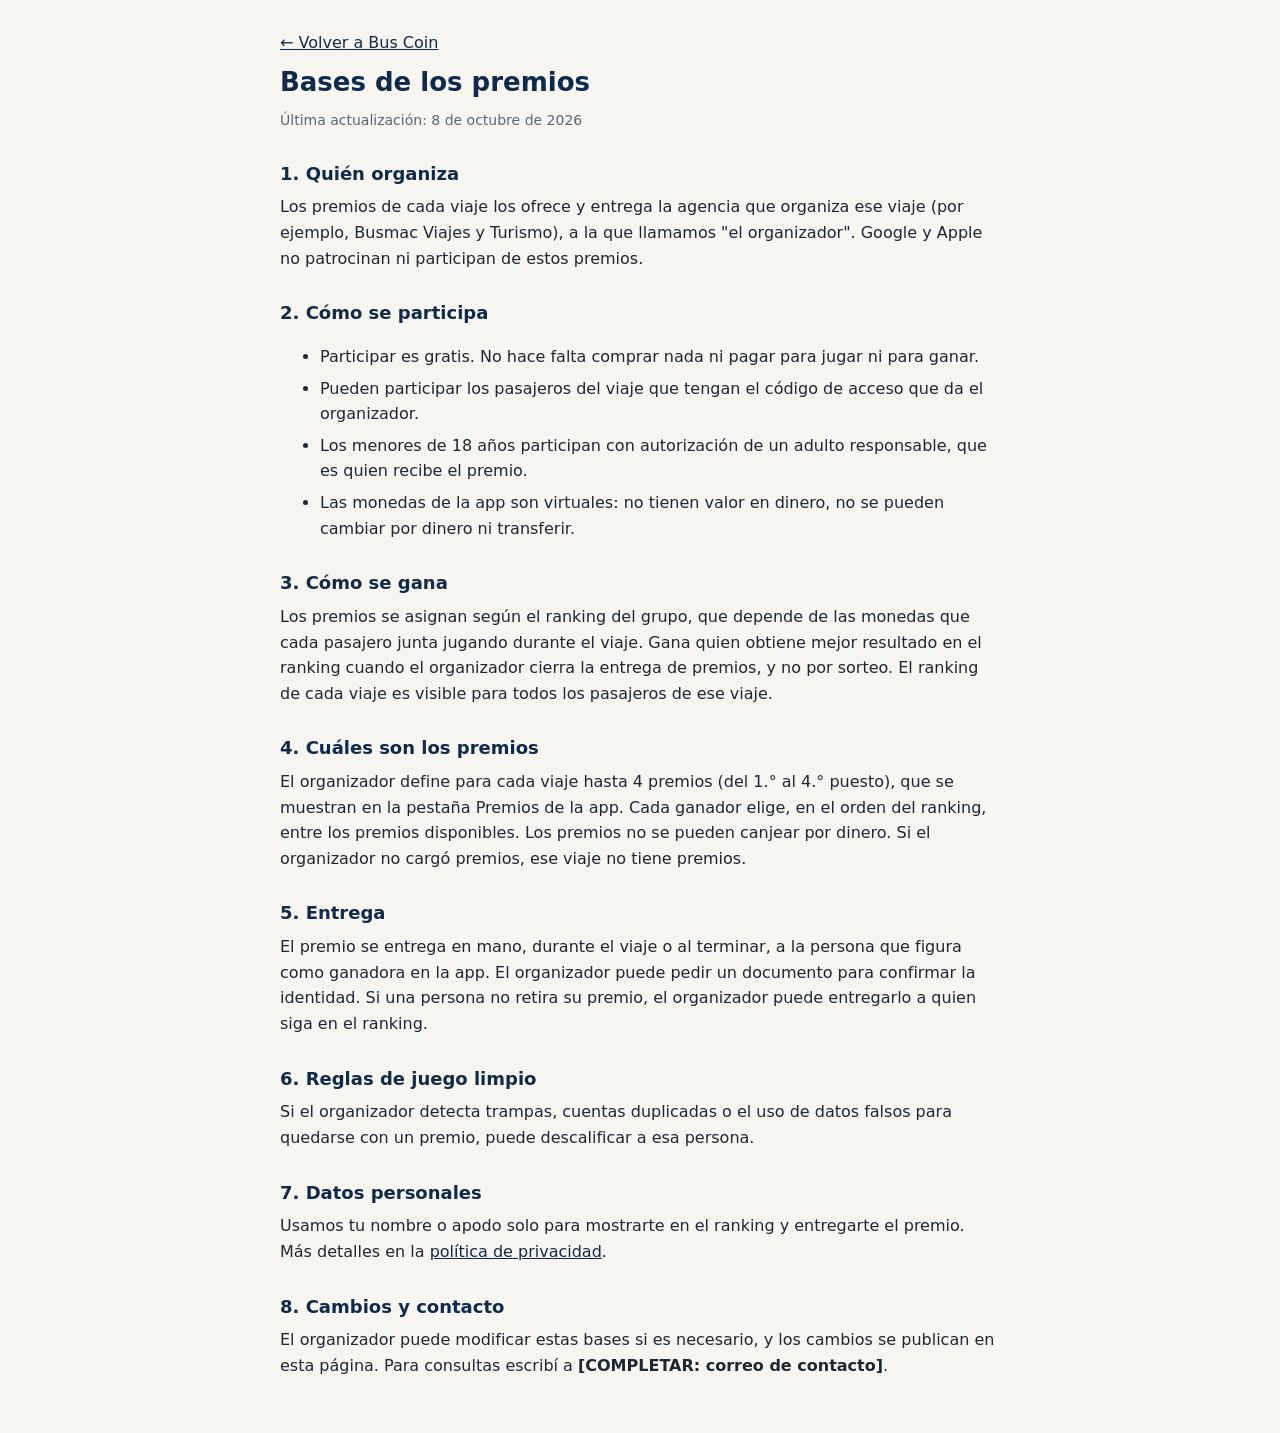
==== bases-premios.html @ 5d058bb1 "Prepara la app para tiendas: modo tienda, privacidad, bases de premios y guía Con la app abierta des" ====
<!DOCTYPE html>
<html lang="es">
<head>
<meta charset="UTF-8">
<meta name="viewport" content="width=device-width, initial-scale=1.0">
<title>Bases de los premios - Bus Coin</title>
<style>
  :root{ --fondo:#F7F5F0; --texto:#1d2733; --acento:#0F2A4D; --suave:#5b6673; }
  @media (prefers-color-scheme: dark){ :root{ --fondo:#12171f; --texto:#e8ecf1; --acento:#8fb6f0; --suave:#9aa6b4; } }
  body{ margin:0; background:var(--fondo); color:var(--texto); font:16px/1.6 system-ui, -apple-system, "Segoe UI", sans-serif; }
  main{ max-width:720px; margin:0 auto; padding:24px 16px 48px; }
  h1{ font-size:26px; color:var(--acento); margin:0 0 4px; }
  h2{ font-size:18px; color:var(--acento); margin:28px 0 6px; }
  p, li{ margin:6px 0; }
  .fecha{ color:var(--suave); font-size:14px; }
  a{ color:var(--acento); }
</style>
</head>
<body>
<main>
<p><a href="index.html">← Volver a Bus Coin</a></p>
<h1>Bases de los premios</h1>
<p class="fecha">Última actualización: 8 de octubre de 2026</p>

<h2>1. Quién organiza</h2>
<p>Los premios de cada viaje los ofrece y entrega la agencia que organiza ese viaje (por ejemplo, Busmac Viajes y Turismo), a la que llamamos "el organizador". Google y Apple no patrocinan ni participan de estos premios.</p>

<h2>2. Cómo se participa</h2>
<ul>
  <li>Participar es gratis. No hace falta comprar nada ni pagar para jugar ni para ganar.</li>
  <li>Pueden participar los pasajeros del viaje que tengan el código de acceso que da el organizador.</li>
  <li>Los menores de 18 años participan con autorización de un adulto responsable, que es quien recibe el premio.</li>
  <li>Las monedas de la app son virtuales: no tienen valor en dinero, no se pueden cambiar por dinero ni transferir.</li>
</ul>

<h2>3. Cómo se gana</h2>
<p>Los premios se asignan según el ranking del grupo, que depende de las monedas que cada pasajero junta jugando durante el viaje. Gana quien obtiene mejor resultado en el ranking cuando el organizador cierra la entrega de premios, y no por sorteo. El ranking de cada viaje es visible para todos los pasajeros de ese viaje.</p>

<h2>4. Cuáles son los premios</h2>
<p>El organizador define para cada viaje hasta 4 premios (del 1.° al 4.° puesto), que se muestran en la pestaña Premios de la app. Cada ganador elige, en el orden del ranking, entre los premios disponibles. Los premios no se pueden canjear por dinero. Si el organizador no cargó premios, ese viaje no tiene premios.</p>

<h2>5. Entrega</h2>
<p>El premio se entrega en mano, durante el viaje o al terminar, a la persona que figura como ganadora en la app. El organizador puede pedir un documento para confirmar la identidad. Si una persona no retira su premio, el organizador puede entregarlo a quien siga en el ranking.</p>

<h2>6. Reglas de juego limpio</h2>
<p>Si el organizador detecta trampas, cuentas duplicadas o el uso de datos falsos para quedarse con un premio, puede descalificar a esa persona.</p>

<h2>7. Datos personales</h2>
<p>Usamos tu nombre o apodo solo para mostrarte en el ranking y entregarte el premio. Más detalles en la <a href="privacidad.html">política de privacidad</a>.</p>

<h2>8. Cambios y contacto</h2>
<p>El organizador puede modificar estas bases si es necesario, y los cambios se publican en esta página. Para consultas escribí a <strong>[COMPLETAR: correo de contacto]</strong>.</p>
</main>
</body>
</html>
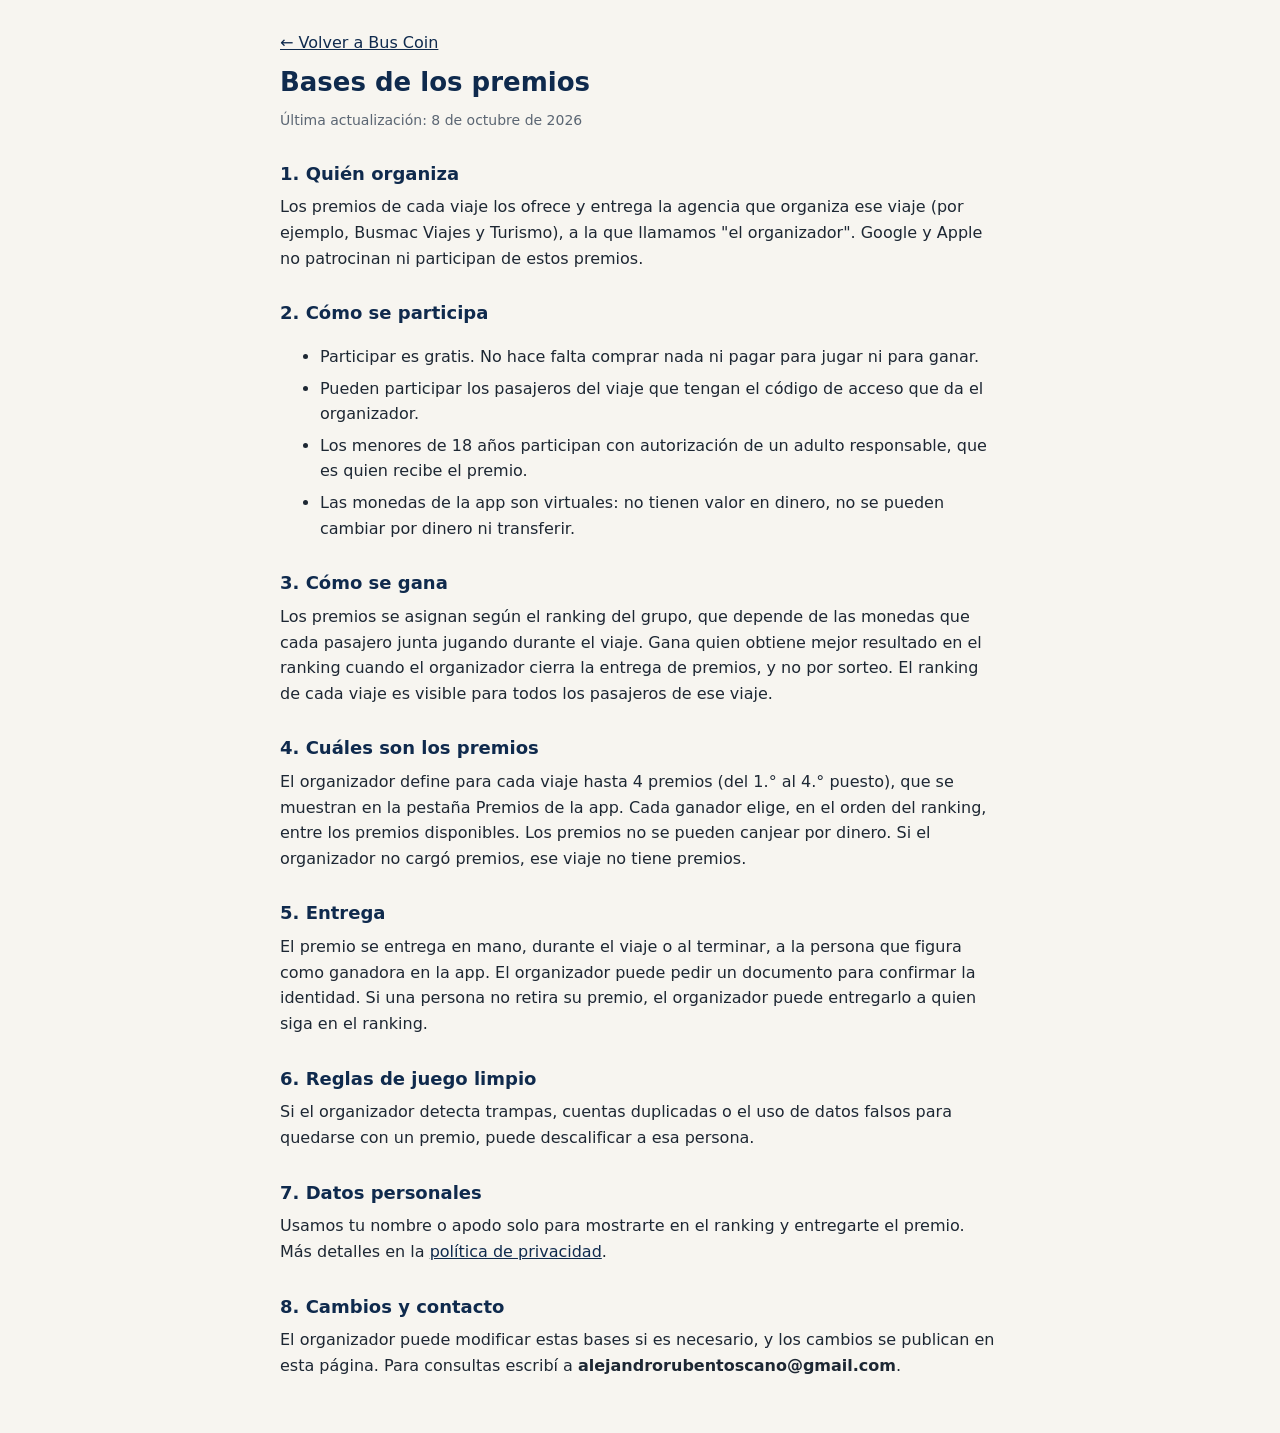
==== commit a371e1d3: "Completa correo y localidad en privacidad y bases de premios Co-Authored-By: Claude Sonnet 5.5 <nore" ====
--- a/bases-premios.html
+++ b/bases-premios.html
@@ -49,7 +49,7 @@
 <p>Usamos tu nombre o apodo solo para mostrarte en el ranking y entregarte el premio. Más detalles en la <a href="privacidad.html">política de privacidad</a>.</p>
 
 <h2>8. Cambios y contacto</h2>
-<p>El organizador puede modificar estas bases si es necesario, y los cambios se publican en esta página. Para consultas escribí a <strong>[COMPLETAR: correo de contacto]</strong>.</p>
+<p>El organizador puede modificar estas bases si es necesario, y los cambios se publican en esta página. Para consultas escribí a <strong>alejandrorubentoscano@gmail.com</strong>.</p>
 </main>
 </body>
 </html>
